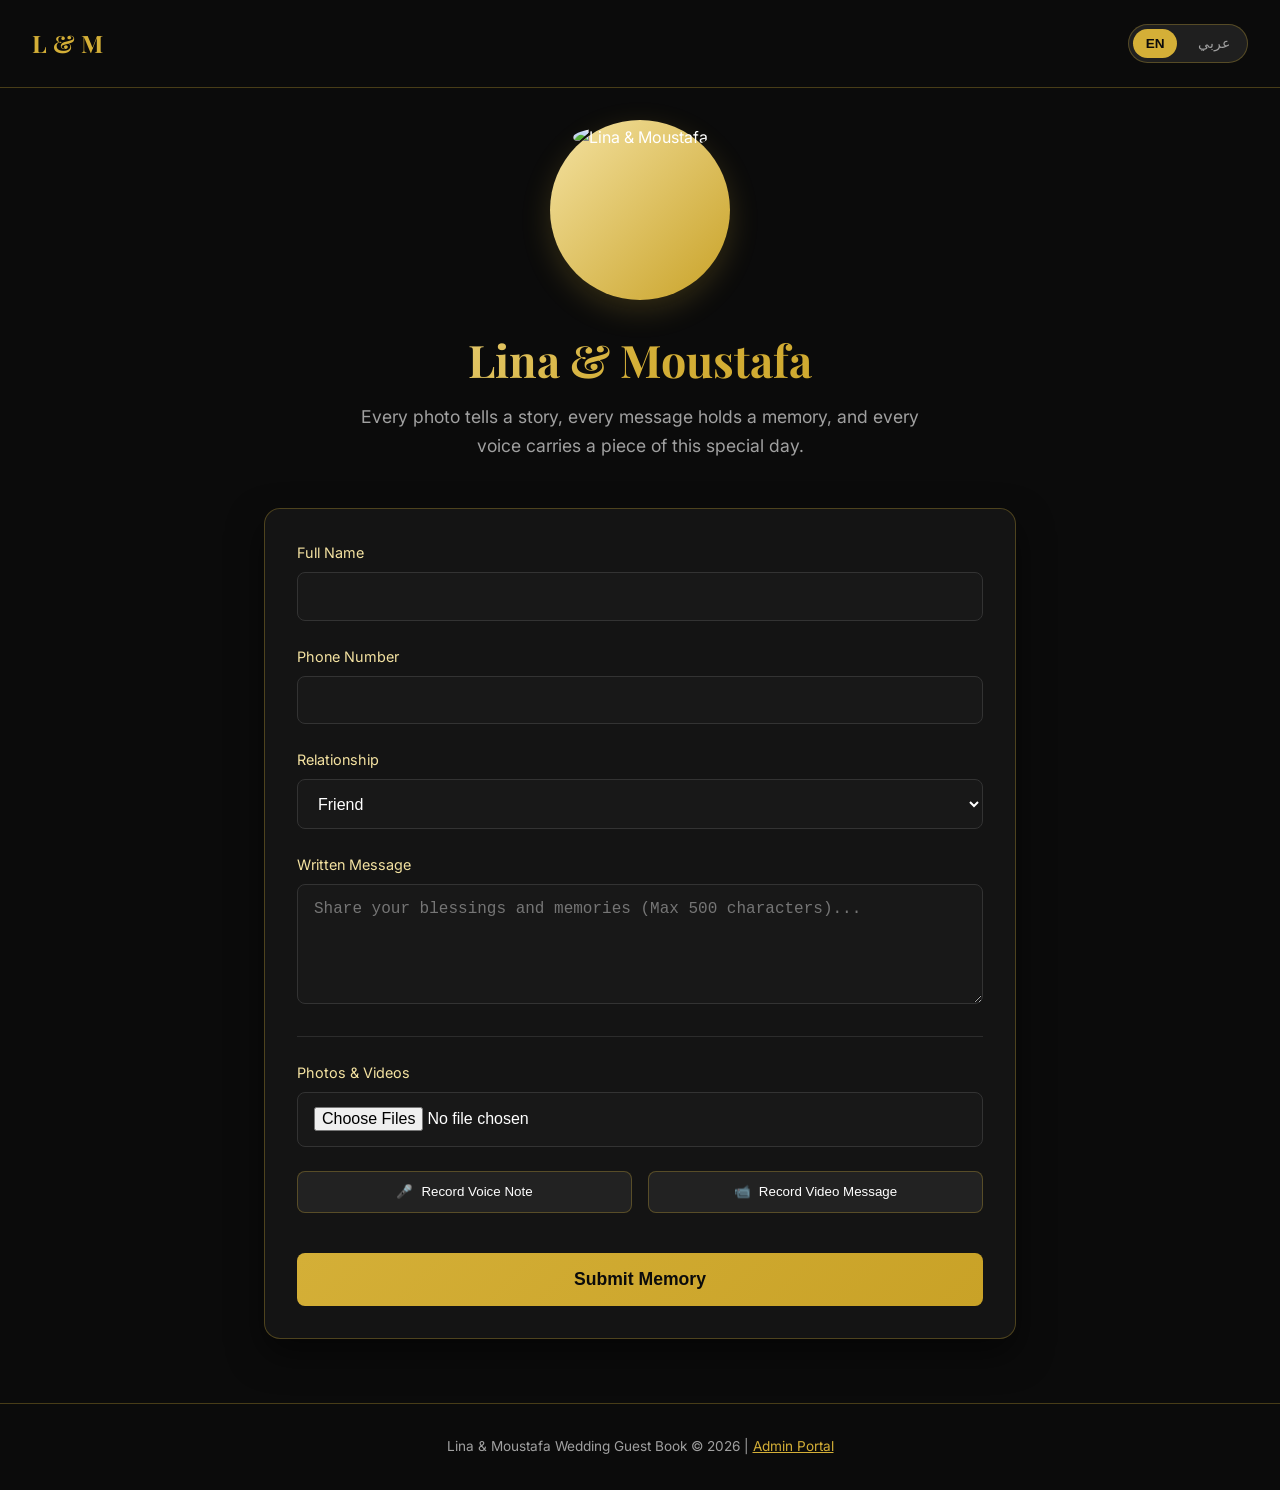
==== index.html @ 148a51a2 "Add files via upload" ====
<!DOCTYPE html>
<html lang="en">
<head>
  <meta charset="UTF-8">
  <meta name="viewport" content="width=device-width, initial-scale=1.0">
  <title>Lina & Moustafa — Wedding Guest Book</title>
  <link rel="stylesheet" href="css/style.css">
  <link href="https://fonts.googleapis.com/css2?family=Inter:wght@300;400;600&family=Playfair+Display:ital,wght@0,600;0,700;1,400&display=swap" rel="stylesheet">
</head>
<body>
  <header>
    <a href="index.html" class="brand">L & M</a>
    <div class="lang-switch">
      <button class="lang-btn active" data-lang="en" onclick="setLanguage('en')">EN</button>
      <button class="lang-btn" data-lang="ar" onclick="setLanguage('ar')">عربي</button>
    </div>
  </header>

  <main class="container">
    <!-- Hero Section -->
    <section class="hero">
      <div class="hero-img-wrapper">
        <img id="couple-photo" src="" alt="Lina & Moustafa" class="hero-img">
      </div>
      <h1 class="gold-gradient-text" data-i18n="title">Lina & Moustafa</h1>
      <p id="welcome-msg" data-i18n="subtitle">Every photo tells a story, every message holds a memory, and every voice carries a piece of this special day.</p>
    </section>

    <!-- Submission Form -->
    <section id="form-container" class="form-card">
      <form id="guestbook-form">
        <div class="form-group">
          <label data-i18n="fullName">Full Name *</label>
          <input type="text" id="guest-name" class="form-control" required>
        </div>

        <div class="form-group">
          <label data-i18n="phoneNumber">Phone Number *</label>
          <input type="tel" id="guest-phone" class="form-control" required>
        </div>

        <div class="form-group">
          <label data-i18n="relationship">Relationship</label>
          <select id="guest-rel" class="form-control">
            <option value="Friend" data-i18n="relFriend">Friend</option>
            <option value="Family" data-i18n="relFamily">Family</option>
            <option value="Colleague" data-i18n="relColleague">Colleague</option>
            <option value="Neighbour" data-i18n="relNeighbour">Neighbour</option>
            <option value="Other" data-i18n="relOther">Other</option>
          </select>
        </div>

        <div class="form-group">
          <label data-i18n="writtenMessage">Written Message</label>
          <textarea id="guest-msg" class="form-control" maxlength="500" data-i18n="messagePlaceholder"></textarea>
        </div>

        <!-- Media Uploads & Recorder -->
        <div class="media-section">
          <div class="form-group">
            <label data-i18n="mediaUploads">Upload Photos / Videos</label>
            <input type="file" id="media-files" class="form-control" multiple accept="image/*,video/*">
          </div>

          <div class="record-grid">
            <button type="button" id="btn-record-audio" class="btn-record" onclick="toggleAudioRecord()">
              🎤 <span data-i18n="recordAudio">Record Voice Note</span>
            </button>
            <button type="button" id="btn-record-video" class="btn-record" onclick="toggleVideoRecord()">
              📹 <span data-i18n="recordVideo">Record Video</span>
            </button>
          </div>
          <video id="video-preview" style="display:none; width:100%; border-radius:8px; margin-top:0.5rem;" autoplay muted></video>
          <div id="recordings-list" class="recording-preview"></div>
        </div>

        <button type="submit" id="btn-submit" class="btn-primary" style="margin-top:1.5rem;" data-i18n="submitMemory">Submit Memory</button>
      </form>
    </section>

    <!-- Thank You Section -->
    <section id="thank-you-screen" class="form-card thank-you-card" style="display: none;">
      <h2 data-i18n="thankYouTitle">Thank You ❤️</h2>
      <p data-i18n="thankYouMsg">Your memory has been saved successfully.</p>
      <a href="guest-wall.html" class="btn-primary" style="display:inline-block; margin-top:1.5rem; text-decoration:none;" data-i18n="viewWall">Explore Guest Wall</a>
    </section>
  </main>

  <footer>
    <p>Lina & Moustafa Wedding Guest Book &copy; 2026 | <a href="admin.html" style="color:var(--primary-gold);" data-i18n="adminPortal">Admin Portal</a></p>
  </footer>

  <script src="js/config.js"></script>
  <script src="js/language.js"></script>
  <script src="js/recorder.js"></script>
  <script src="js/uploads.js"></script>
  <script src="js/main.js"></script>
</body>
</html>
---- css/style.css ----
:root {
  --bg-color: #0B0B0B;
  --card-bg: #141414;
  --primary-gold: #D4AF37;
  --soft-gold: #F4E2A1;
  --accent-gold: #C9A227;
  --white: #FFFFFF;
  --text-muted: #A0A0A0;
  --border-gold: rgba(212, 175, 55, 0.3);
  --font-serif: 'Playfair Display', serif;
  --font-sans: 'Inter', sans-serif;
}

* {
  box-sizing: border-box;
  margin: 0;
  padding: 0;
}

body {
  background-color: var(--bg-color);
  color: var(--white);
  font-family: var(--font-sans);
  line-height: 1.6;
  min-height: 100vh;
  display: flex;
  flex-direction: column;
}

.gold-gradient-text {
  background: linear-gradient(135deg, var(--soft-gold) 0%, var(--primary-gold) 50%, var(--accent-gold) 100%);
  -webkit-background-clip: text;
  -webkit-text-fill-color: transparent;
}

header {
  display: flex;
  justify-content: space-between;
  align-items: center;
  padding: 1.5rem 2rem;
  border-bottom: 1px solid var(--border-gold);
}

.brand {
  font-family: var(--font-serif);
  font-size: 1.5rem;
  font-weight: 700;
  color: var(--primary-gold);
  text-decoration: none;
}

.lang-switch {
  display: flex;
  gap: 0.5rem;
  background: #1F1F1F;
  padding: 0.25rem;
  border-radius: 20px;
  border: 1px solid var(--border-gold);
}

.lang-btn {
  background: transparent;
  border: none;
  color: var(--text-muted);
  padding: 0.4rem 0.8rem;
  border-radius: 15px;
  cursor: pointer;
  font-size: 0.85rem;
  transition: all 0.3s ease;
}

.lang-btn.active {
  background: var(--primary-gold);
  color: var(--bg-color);
  font-weight: bold;
}

.container {
  width: 100%;
  max-width: 800px;
  margin: 0 auto;
  padding: 2rem 1.5rem;
}

.hero {
  text-align: center;
  margin-bottom: 3rem;
}

.hero-img-wrapper {
  width: 180px;
  height: 180px;
  margin: 0 auto 1.5rem;
  border-radius: 50%;
  padding: 5px;
  background: linear-gradient(135deg, var(--soft-gold), var(--accent-gold));
  box-shadow: 0 10px 30px rgba(212, 175, 55, 0.2);
}

.hero-img {
  width: 100%;
  height: 100%;
  object-fit: cover;
  border-radius: 50%;
}

.hero h1 {
  font-family: var(--font-serif);
  font-size: 2.8rem;
  margin-bottom: 0.5rem;
}

.hero p {
  color: var(--text-muted);
  font-size: 1.1rem;
  max-width: 600px;
  margin: 0 auto 1.5rem;
}

.form-card {
  background: var(--card-bg);
  border: 1px solid var(--border-gold);
  border-radius: 16px;
  padding: 2rem;
  box-shadow: 0 15px 35px rgba(0,0,0,0.5);
  margin-bottom: 2rem;
}

.form-group {
  margin-bottom: 1.5rem;
}

.form-group label {
  display: block;
  font-size: 0.9rem;
  color: var(--soft-gold);
  margin-bottom: 0.5rem;
}

.form-control {
  width: 100%;
  padding: 0.9rem 1rem;
  background: #181818;
  border: 1px solid #333;
  border-radius: 8px;
  color: var(--white);
  font-size: 1rem;
  transition: border-color 0.3s ease;
}

.form-control:focus {
  outline: none;
  border-color: var(--primary-gold);
}

textarea.form-control {
  resize: vertical;
  min-height: 120px;
}

.media-section {
  border-top: 1px solid rgba(255,255,255,0.1);
  padding-top: 1.5rem;
  margin-top: 1.5rem;
}

.record-grid {
  display: grid;
  grid-template-columns: 1fr 1fr;
  gap: 1rem;
  margin-bottom: 1rem;
}

.btn-record {
  background: #222;
  border: 1px solid var(--border-gold);
  color: var(--white);
  padding: 0.8rem;
  border-radius: 8px;
  cursor: pointer;
  display: flex;
  align-items: center;
  justify-content: center;
  gap: 0.5rem;
  transition: all 0.3s;
}

.btn-record:hover {
  background: var(--primary-gold);
  color: var(--bg-color);
}

.recording-preview {
  margin-top: 1rem;
  display: flex;
  flex-direction: column;
  gap: 0.5rem;
}

.btn-primary {
  width: 100%;
  background: linear-gradient(135deg, var(--primary-gold), var(--accent-gold));
  color: var(--bg-color);
  font-weight: bold;
  font-size: 1.1rem;
  padding: 1rem;
  border: none;
  border-radius: 8px;
  cursor: pointer;
  transition: transform 0.2s, box-shadow 0.2s;
}

.btn-primary:hover {
  transform: translateY(-2px);
  box-shadow: 0 8px 20px rgba(212, 175, 55, 0.3);
}

.thank-you-card {
  text-align: center;
  padding: 3rem 1.5rem;
}

.thank-you-card h2 {
  font-family: var(--font-serif);
  font-size: 2.5rem;
  color: var(--primary-gold);
  margin-bottom: 1rem;
}

.wall-grid {
  display: grid;
  grid-template-columns: repeat(auto-fill, minmax(280px, 1fr));
  gap: 1.5rem;
  margin-top: 2rem;
}

.wall-card {
  background: var(--card-bg);
  border: 1px solid var(--border-gold);
  border-radius: 12px;
  padding: 1.5rem;
  position: relative;
}

.wall-card .guest-name {
  font-family: var(--font-serif);
  color: var(--soft-gold);
  font-size: 1.2rem;
  margin-bottom: 0.25rem;
}

.wall-card .guest-rel {
  font-size: 0.75rem;
  color: var(--text-muted);
  text-transform: uppercase;
  letter-spacing: 1px;
  margin-bottom: 1rem;
}

.wall-card .guest-msg {
  color: var(--white);
  font-size: 0.95rem;
}

footer {
  margin-top: auto;
  text-align: center;
  padding: 2rem;
  border-top: 1px solid var(--border-gold);
  font-size: 0.85rem;
  color: var(--text-muted);
}

@media (max-width: 600px) {
  .record-grid {
    grid-template-columns: 1fr;
  }
}
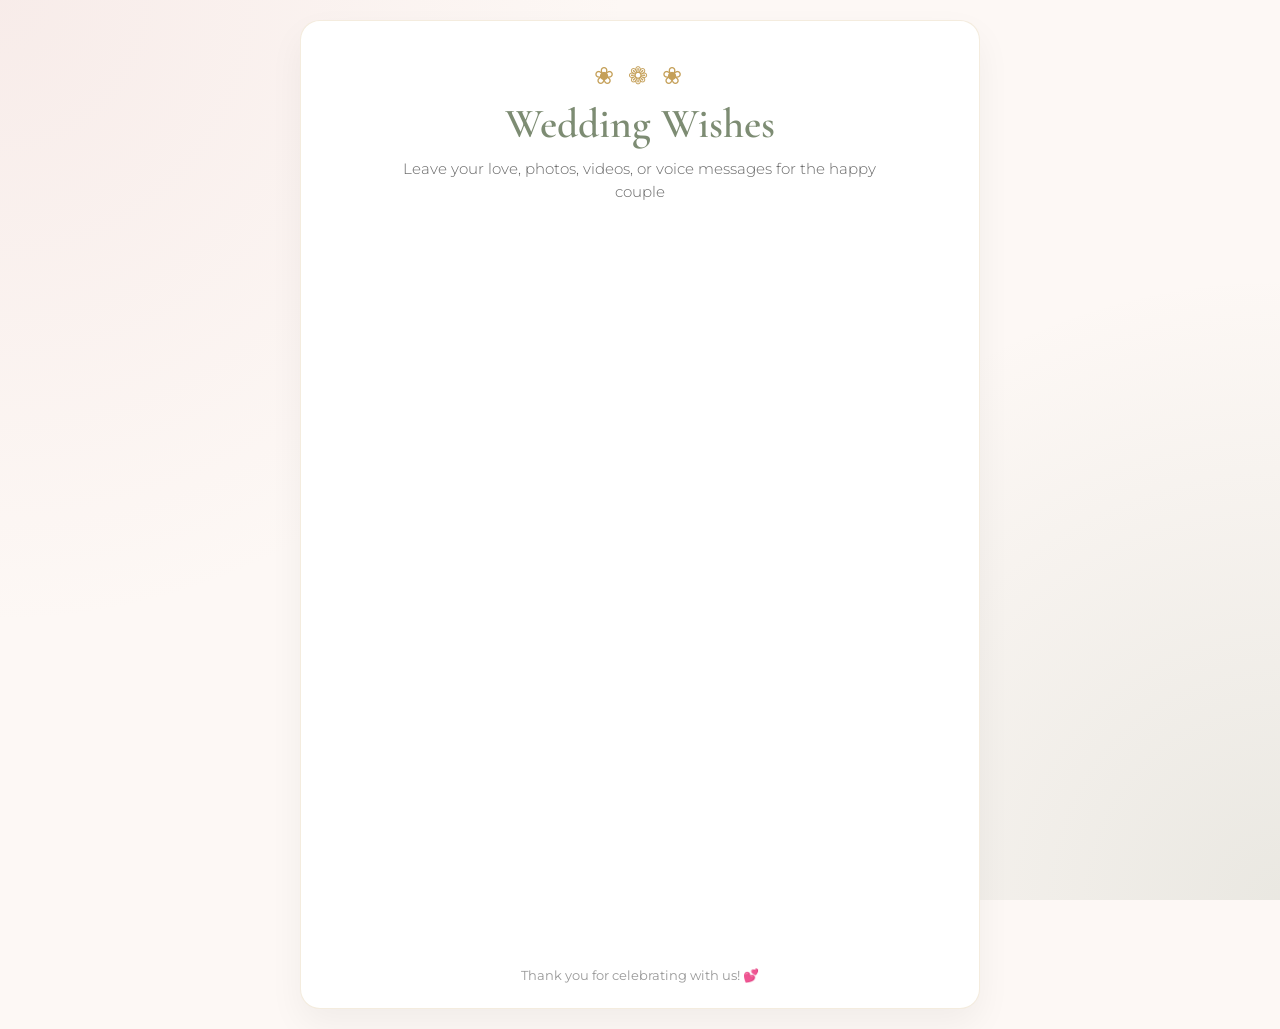
==== commit 4c1318c9: "Update index.html" ====
--- a/index.html
+++ b/index.html
@@ -3,97 +3,150 @@
 <head>
   <meta charset="UTF-8">
   <meta name="viewport" content="width=device-width, initial-scale=1.0">
-  <title>Lina & Moustafa — Wedding Guest Book</title>
-  <link rel="stylesheet" href="css/style.css">
-  <link href="https://fonts.googleapis.com/css2?family=Inter:wght@300;400;600&family=Playfair+Display:ital,wght@0,600;0,700;1,400&display=swap" rel="stylesheet">
+  <title>Wedding Wishes & Greetings</title>
+  
+  <!-- Google Fonts for Elegant Floral Typography -->
+  <link rel="preconnect" href="https://fonts.googleapis.com">
+  <link rel="preconnect" href="https://fonts.gstatic.com" crossorigin>
+  <link href="https://fonts.googleapis.com/css2?family=Cormorant+Garamond:ital,wght@0,400;0,600;1,400&family=Montserrat:wght@300;400;500&display=swap" rel="stylesheet">
+
+  <style>
+    :root {
+      --blush-bg: #fdf8f5;
+      --card-bg: #ffffff;
+      --sage-green: #7d8c73;
+      --soft-rose: #d8a7a7;
+      --text-dark: #3a3a3a;
+      --gold-accent: #c5a059;
+    }
+
+    * {
+      box-sizing: border-box;
+      margin: 0;
+      padding: 0;
+    }
+
+    body {
+      background-color: var(--blush-bg);
+      font-family: 'Montserrat', sans-serif;
+      color: var(--text-dark);
+      display: flex;
+      justify-content: center;
+      align-items: center;
+      min-height: 100vh;
+      padding: 20px 10px;
+      background-image: 
+        radial-gradient(circle at 0% 0%, rgba(216, 167, 167, 0.15) 0%, transparent 40%),
+        radial-gradient(circle at 100% 100%, rgba(125, 140, 115, 0.15) 0%, transparent 40%);
+      background-attachment: fixed;
+    }
+
+    .container {
+      width: 100%;
+      max-width: 680px;
+      background-color: var(--card-bg);
+      border-radius: 20px;
+      box-shadow: 0 15px 35px rgba(0, 0, 0, 0.05);
+      border: 1px solid rgba(197, 160, 89, 0.2);
+      overflow: hidden;
+      margin: 0 auto;
+    }
+
+    .header {
+      padding: 40px 25px 20px 25px;
+      text-align: center;
+    }
+
+    .floral-divider {
+      font-size: 24px;
+      color: var(--gold-accent);
+      margin-bottom: 10px;
+      letter-spacing: 4px;
+    }
+
+    .header h1 {
+      font-family: 'Cormorant Garamond', serif;
+      font-size: 2.6rem;
+      font-weight: 600;
+      color: var(--sage-green);
+      margin-bottom: 8px;
+      line-height: 1.2;
+    }
+
+    .header p {
+      font-size: 0.95rem;
+      font-weight: 300;
+      color: #666;
+      max-width: 80%;
+      margin: 0 auto;
+      line-height: 1.5;
+    }
+
+    .form-wrapper {
+      padding: 10px 20px 30px 20px;
+      width: 100%;
+    }
+
+    iframe {
+      width: 100%;
+      min-height: 700px;
+      border: none;
+      border-radius: 12px;
+    }
+
+    .footer {
+      text-align: center;
+      padding-bottom: 25px;
+      font-size: 0.8rem;
+      color: #999;
+    }
+
+    @media (max-width: 480px) {
+      .header h1 {
+        font-size: 2.1rem;
+      }
+      .header p {
+        max-width: 95%;
+      }
+      .form-wrapper {
+        padding: 5px 10px 20px 10px;
+      }
+    }
+  </style>
 </head>
 <body>
-  <header>
-    <a href="index.html" class="brand">L & M</a>
-    <div class="lang-switch">
-      <button class="lang-btn active" data-lang="en" onclick="setLanguage('en')">EN</button>
-      <button class="lang-btn" data-lang="ar" onclick="setLanguage('ar')">عربي</button>
-    </div>
-  </header>
 
-  <main class="container">
-    <!-- Hero Section -->
-    <section class="hero">
-      <div class="hero-img-wrapper">
-        <img id="couple-photo" src="" alt="Lina & Moustafa" class="hero-img">
-      </div>
-      <h1 class="gold-gradient-text" data-i18n="title">Lina & Moustafa</h1>
-      <p id="welcome-msg" data-i18n="subtitle">Every photo tells a story, every message holds a memory, and every voice carries a piece of this special day.</p>
-    </section>
+  <div class="container">
+    <header class="header">
+      <div class="floral-divider">❀ ❁ ❀</div>
+      <h1>Wedding Wishes</h1>
+      <p>Leave your love, photos, videos, or voice messages for the happy couple</p>
+    </header>
 
-    <!-- Submission Form -->
-    <section id="form-container" class="form-card">
-      <form id="guestbook-form">
-        <div class="form-group">
-          <label data-i18n="fullName">Full Name *</label>
-          <input type="text" id="guest-name" class="form-control" required>
-        </div>
+    <main class="form-wrapper">
+      <iframe 
+        id="JotFormIFrame-262794424640057"
+        title="Wedding Greetings Form"
+        onload="window.parent.scrollTo(0,0)"
+        allowtransparency="true"
+        allow="geolocation; microphone; camera; fullscreen"
+        src="https://form.jotform.com/262794424640057"
+        frameborder="0"
+        style="min-width:100%;max-width:100%;height:700px;border:none;"
+        scrolling="no">
+      </iframe>
+    </main>
 
-        <div class="form-group">
-          <label data-i18n="phoneNumber">Phone Number *</label>
-          <input type="tel" id="guest-phone" class="form-control" required>
-        </div>
+    <footer class="footer">
+      <p>Thank you for celebrating with us! 💕</p>
+    </footer>
+  </div>
 
-        <div class="form-group">
-          <label data-i18n="relationship">Relationship</label>
-          <select id="guest-rel" class="form-control">
-            <option value="Friend" data-i18n="relFriend">Friend</option>
-            <option value="Family" data-i18n="relFamily">Family</option>
-            <option value="Colleague" data-i18n="relColleague">Colleague</option>
-            <option value="Neighbour" data-i18n="relNeighbour">Neighbour</option>
-            <option value="Other" data-i18n="relOther">Other</option>
-          </select>
-        </div>
+  <!-- Jotform Auto-Resizer Script -->
+  <script src="https://cdn.jotfor.ms/s/umd/latest/for-form-embed-handler.js"></script>
+  <script>
+    window.jotformEmbedHandler("iframe[id='JotFormIFrame-262794424640057']", "https://form.jotform.com/")
+  </script>
 
-        <div class="form-group">
-          <label data-i18n="writtenMessage">Written Message</label>
-          <textarea id="guest-msg" class="form-control" maxlength="500" data-i18n="messagePlaceholder"></textarea>
-        </div>
-
-        <!-- Media Uploads & Recorder -->
-        <div class="media-section">
-          <div class="form-group">
-            <label data-i18n="mediaUploads">Upload Photos / Videos</label>
-            <input type="file" id="media-files" class="form-control" multiple accept="image/*,video/*">
-          </div>
-
-          <div class="record-grid">
-            <button type="button" id="btn-record-audio" class="btn-record" onclick="toggleAudioRecord()">
-              🎤 <span data-i18n="recordAudio">Record Voice Note</span>
-            </button>
-            <button type="button" id="btn-record-video" class="btn-record" onclick="toggleVideoRecord()">
-              📹 <span data-i18n="recordVideo">Record Video</span>
-            </button>
-          </div>
-          <video id="video-preview" style="display:none; width:100%; border-radius:8px; margin-top:0.5rem;" autoplay muted></video>
-          <div id="recordings-list" class="recording-preview"></div>
-        </div>
-
-        <button type="submit" id="btn-submit" class="btn-primary" style="margin-top:1.5rem;" data-i18n="submitMemory">Submit Memory</button>
-      </form>
-    </section>
-
-    <!-- Thank You Section -->
-    <section id="thank-you-screen" class="form-card thank-you-card" style="display: none;">
-      <h2 data-i18n="thankYouTitle">Thank You ❤️</h2>
-      <p data-i18n="thankYouMsg">Your memory has been saved successfully.</p>
-      <a href="guest-wall.html" class="btn-primary" style="display:inline-block; margin-top:1.5rem; text-decoration:none;" data-i18n="viewWall">Explore Guest Wall</a>
-    </section>
-  </main>
-
-  <footer>
-    <p>Lina & Moustafa Wedding Guest Book &copy; 2026 | <a href="admin.html" style="color:var(--primary-gold);" data-i18n="adminPortal">Admin Portal</a></p>
-  </footer>
-
-  <script src="js/config.js"></script>
-  <script src="js/language.js"></script>
-  <script src="js/recorder.js"></script>
-  <script src="js/uploads.js"></script>
-  <script src="js/main.js"></script>
 </body>
-</html>+</html>
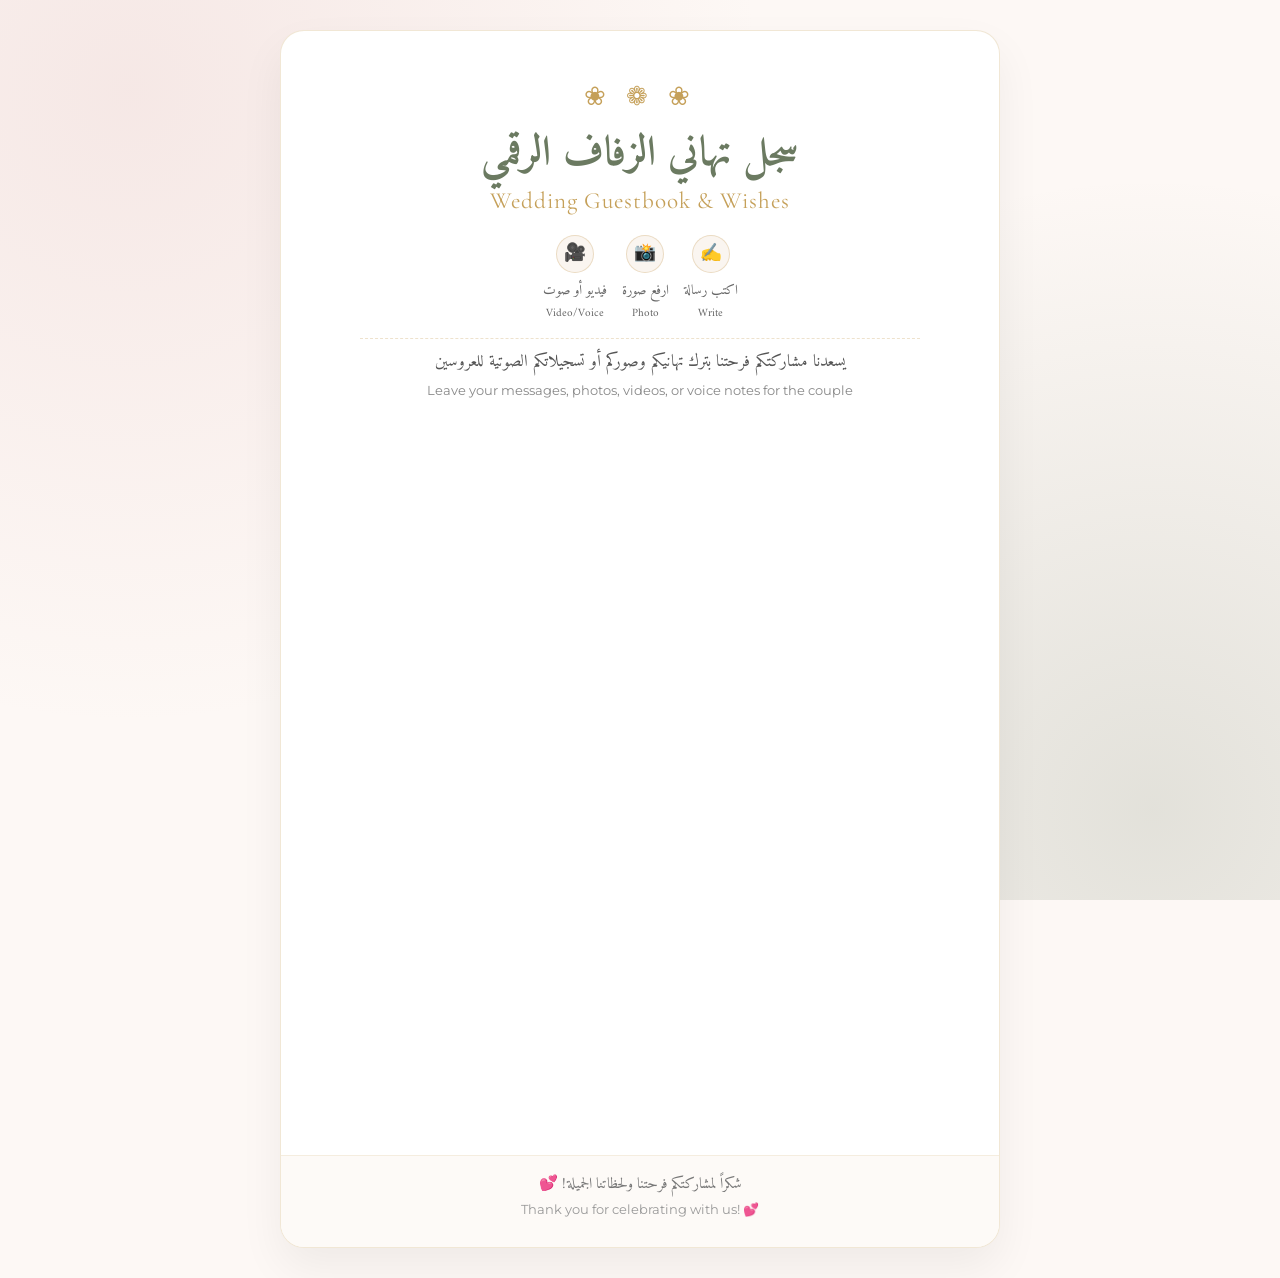
==== commit 71d97e4c: "Update index.html" ====
--- a/index.html
+++ b/index.html
@@ -1,22 +1,22 @@
 <!DOCTYPE html>
-<html lang="en">
+<html lang="ar" dir="rtl">
 <head>
   <meta charset="UTF-8">
   <meta name="viewport" content="width=device-width, initial-scale=1.0">
-  <title>Wedding Wishes & Greetings</title>
+  <title>تهاني وتبريكات الزفاف | Wedding Wishes & Greetings</title>
   
-  <!-- Google Fonts for Elegant Floral Typography -->
+  <!-- Google Fonts for Elegant Arabic & English Typography -->
   <link rel="preconnect" href="https://fonts.googleapis.com">
   <link rel="preconnect" href="https://fonts.gstatic.com" crossorigin>
-  <link href="https://fonts.googleapis.com/css2?family=Cormorant+Garamond:ital,wght@0,400;0,600;1,400&family=Montserrat:wght@300;400;500&display=swap" rel="stylesheet">
+  <link href="https://fonts.googleapis.com/css2?family=Amiri:ital,wght@0,400;0,700;1,400&family=Cormorant+Garamond:ital,wght@0,600;1,400&family=Montserrat:wght@300;400;500&display=swap" rel="stylesheet">
 
   <style>
     :root {
       --blush-bg: #fdf8f5;
       --card-bg: #ffffff;
-      --sage-green: #7d8c73;
+      --sage-green: #6b7a61;
       --soft-rose: #d8a7a7;
-      --text-dark: #3a3a3a;
+      --text-dark: #2c2c2c;
       --gold-accent: #c5a059;
     }
 
@@ -28,62 +28,114 @@
 
     body {
       background-color: var(--blush-bg);
-      font-family: 'Montserrat', sans-serif;
+      font-family: 'Amiri', 'Montserrat', serif, sans-serif;
       color: var(--text-dark);
       display: flex;
       justify-content: center;
       align-items: center;
       min-height: 100vh;
-      padding: 20px 10px;
+      padding: 30px 12px;
+      /* Soft Floral Watercolor Vignette */
       background-image: 
-        radial-gradient(circle at 0% 0%, rgba(216, 167, 167, 0.15) 0%, transparent 40%),
-        radial-gradient(circle at 100% 100%, rgba(125, 140, 115, 0.15) 0%, transparent 40%);
+        radial-gradient(circle at 10% 10%, rgba(216, 167, 167, 0.2) 0%, transparent 45%),
+        radial-gradient(circle at 90% 90%, rgba(107, 122, 97, 0.18) 0%, transparent 45%);
       background-attachment: fixed;
     }
 
-    .container {
+    /* Main Invitation Card Outer Container */
+    .guestbook-card {
       width: 100%;
-      max-width: 680px;
+      max-width: 720px;
       background-color: var(--card-bg);
-      border-radius: 20px;
-      box-shadow: 0 15px 35px rgba(0, 0, 0, 0.05);
-      border: 1px solid rgba(197, 160, 89, 0.2);
+      border-radius: 24px;
+      box-shadow: 0 20px 45px rgba(0, 0, 0, 0.06);
+      border: 1px solid rgba(197, 160, 89, 0.25);
       overflow: hidden;
       margin: 0 auto;
-    }
-
+      position: relative;
+    }
+
+    /* Header Styling */
     .header {
-      padding: 40px 25px 20px 25px;
+      padding: 45px 30px 15px 30px;
       text-align: center;
-    }
-
-    .floral-divider {
-      font-size: 24px;
+      position: relative;
+    }
+
+    .floral-emblem {
+      font-size: 26px;
       color: var(--gold-accent);
-      margin-bottom: 10px;
-      letter-spacing: 4px;
+      margin-bottom: 8px;
+      letter-spacing: 6px;
     }
 
     .header h1 {
+      font-size: 2.6rem;
+      font-weight: 700;
+      color: var(--sage-green);
+      margin-bottom: 6px;
+      line-height: 1.25;
+    }
+
+    .header .subtitle-en {
       font-family: 'Cormorant Garamond', serif;
-      font-size: 2.6rem;
-      font-weight: 600;
+      font-size: 1.45rem;
+      color: var(--gold-accent);
+      margin-bottom: 16px;
+      display: block;
+      direction: ltr;
+      letter-spacing: 1px;
+    }
+
+    /* Interactive Steps Indicator */
+    .steps-grid {
+      display: flex;
+      justify-content: center;
+      gap: 15px;
+      margin: 20px auto 10px auto;
+      max-width: 85%;
+      padding-bottom: 15px;
+      border-bottom: 1px dashed rgba(197, 160, 89, 0.3);
+    }
+
+    .step-item {
+      text-align: center;
+      font-size: 0.85rem;
+      color: #666;
+    }
+
+    .step-icon {
+      width: 38px;
+      height: 38px;
+      background-color: #faf5f0;
+      border-radius: 50%;
+      display: flex;
+      align-items: center;
+      justify-content: center;
+      margin: 0 auto 6px auto;
+      font-size: 1.1rem;
       color: var(--sage-green);
-      margin-bottom: 8px;
-      line-height: 1.2;
+      border: 1px solid rgba(197, 160, 89, 0.3);
     }
 
     .header p {
-      font-size: 0.95rem;
-      font-weight: 300;
-      color: #666;
-      max-width: 80%;
-      margin: 0 auto;
-      line-height: 1.5;
-    }
-
+      font-size: 1.05rem;
+      color: #555;
+      max-width: 90%;
+      margin: 0 auto 4px auto;
+      line-height: 1.6;
+    }
+
+    .header p.desc-en {
+      font-family: 'Montserrat', sans-serif;
+      font-size: 0.82rem;
+      direction: ltr;
+      color: #888;
+    }
+
+    /* Embedded Form Wrapper */
     .form-wrapper {
-      padding: 10px 20px 30px 20px;
+      padding: 0 15px 25px 15px;
       width: 100%;
     }
 
@@ -91,36 +143,72 @@
       width: 100%;
       min-height: 700px;
       border: none;
-      border-radius: 12px;
-    }
-
+      border-radius: 16px;
+      background: transparent;
+    }
+
+    /* Footer Details */
     .footer {
       text-align: center;
-      padding-bottom: 25px;
+      padding: 15px 20px 30px 20px;
+      font-size: 0.95rem;
+      color: #777;
+      background-color: #fdfaf7;
+      border-top: 1px solid rgba(197, 160, 89, 0.15);
+    }
+
+    .footer span {
+      display: block;
+      font-family: 'Montserrat', sans-serif;
       font-size: 0.8rem;
+      margin-top: 4px;
+      direction: ltr;
       color: #999;
     }
 
     @media (max-width: 480px) {
+      .header {
+        padding: 30px 18px 10px 18px;
+      }
       .header h1 {
-        font-size: 2.1rem;
-      }
-      .header p {
-        max-width: 95%;
-      }
-      .form-wrapper {
-        padding: 5px 10px 20px 10px;
+        font-size: 2rem;
+      }
+      .steps-grid {
+        max-width: 100%;
+        gap: 8px;
+      }
+      .step-item {
+        font-size: 0.75rem;
       }
     }
   </style>
 </head>
 <body>
 
-  <div class="container">
+  <div class="guestbook-card">
     <header class="header">
-      <div class="floral-divider">❀ ❁ ❀</div>
-      <h1>Wedding Wishes</h1>
-      <p>Leave your love, photos, videos, or voice messages for the happy couple</p>
+      <div class="floral-emblem">❀ ❁ ❀</div>
+      <h1>سجل تهاني الزفاف الرقمي</h1>
+      <span class="subtitle-en">Wedding Guestbook & Wishes</span>
+      
+      <!-- Visual Step Indicators to make it feel like an experience, not a form -->
+      <div class="steps-grid">
+        <div class="step-item">
+          <div class="step-icon">✍️</div>
+          <div>اكتب رسالة<br><span style="font-size:0.7rem; direction:ltr; display:block;">Write</span></div>
+        </div>
+        <div class="step-item">
+          <div class="step-icon">📸</div>
+          <div>ارفع صورة<br><span style="font-size:0.7rem; direction:ltr; display:block;">Photo</span></div>
+        </div>
+        <div class="step-item">
+          <div class="step-icon">🎥</div>
+          <div>فيديو أو صوت<br><span style="font-size:0.7rem; direction:ltr; display:block;">Video/Voice</span></div>
+        </div>
+      </div>
+
+      <p>يسعدنا مشاركتكم فرحتنا بترك تهانيكم وصوركم أو تسجيلاتكم الصوتية للعروسين</p>
+      <p class="desc-en">Leave your messages, photos, videos, or voice notes for the couple</p>
     </header>
 
     <main class="form-wrapper">
@@ -138,7 +226,8 @@
     </main>
 
     <footer class="footer">
-      <p>Thank you for celebrating with us! 💕</p>
+      <p>شكراً لمشاركتكم فرحتنا ولحظاتنا الجميلة! 💕</p>
+      <span>Thank you for celebrating with us! 💕</span>
     </footer>
   </div>
 
